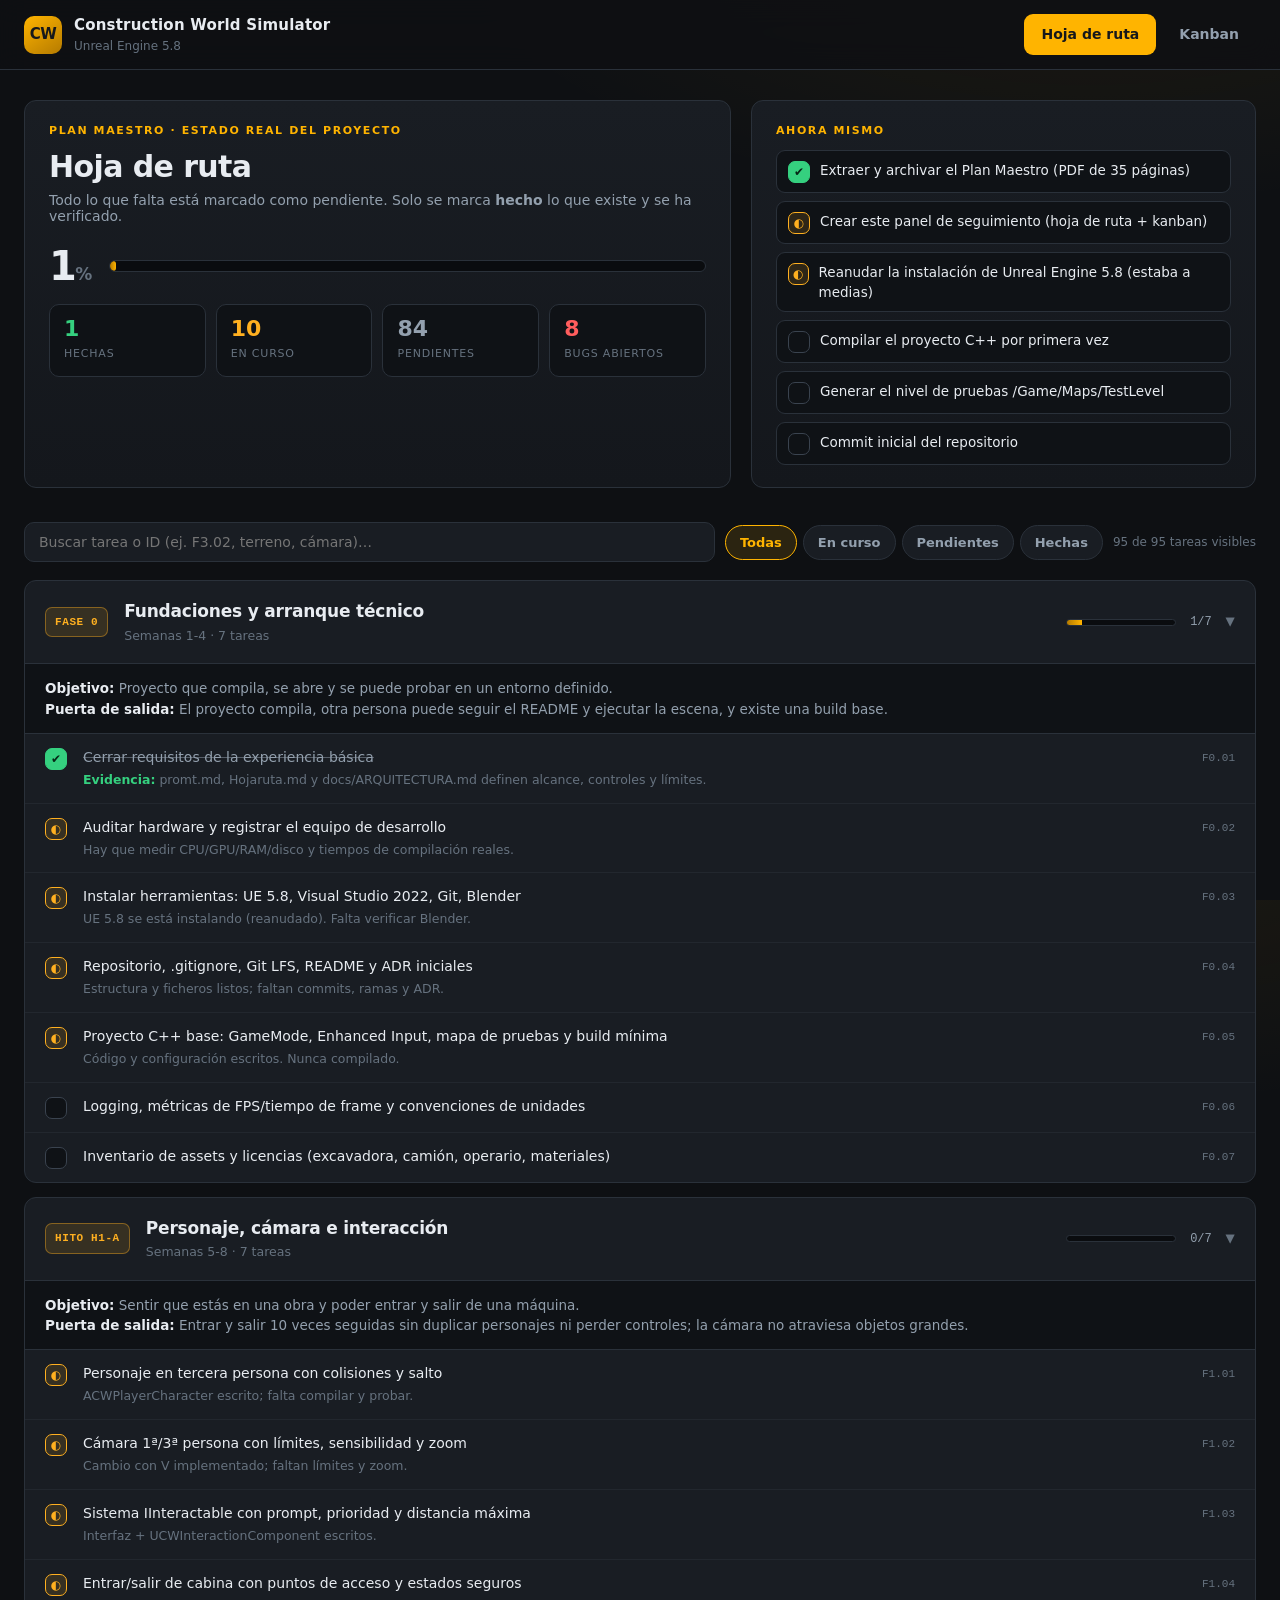
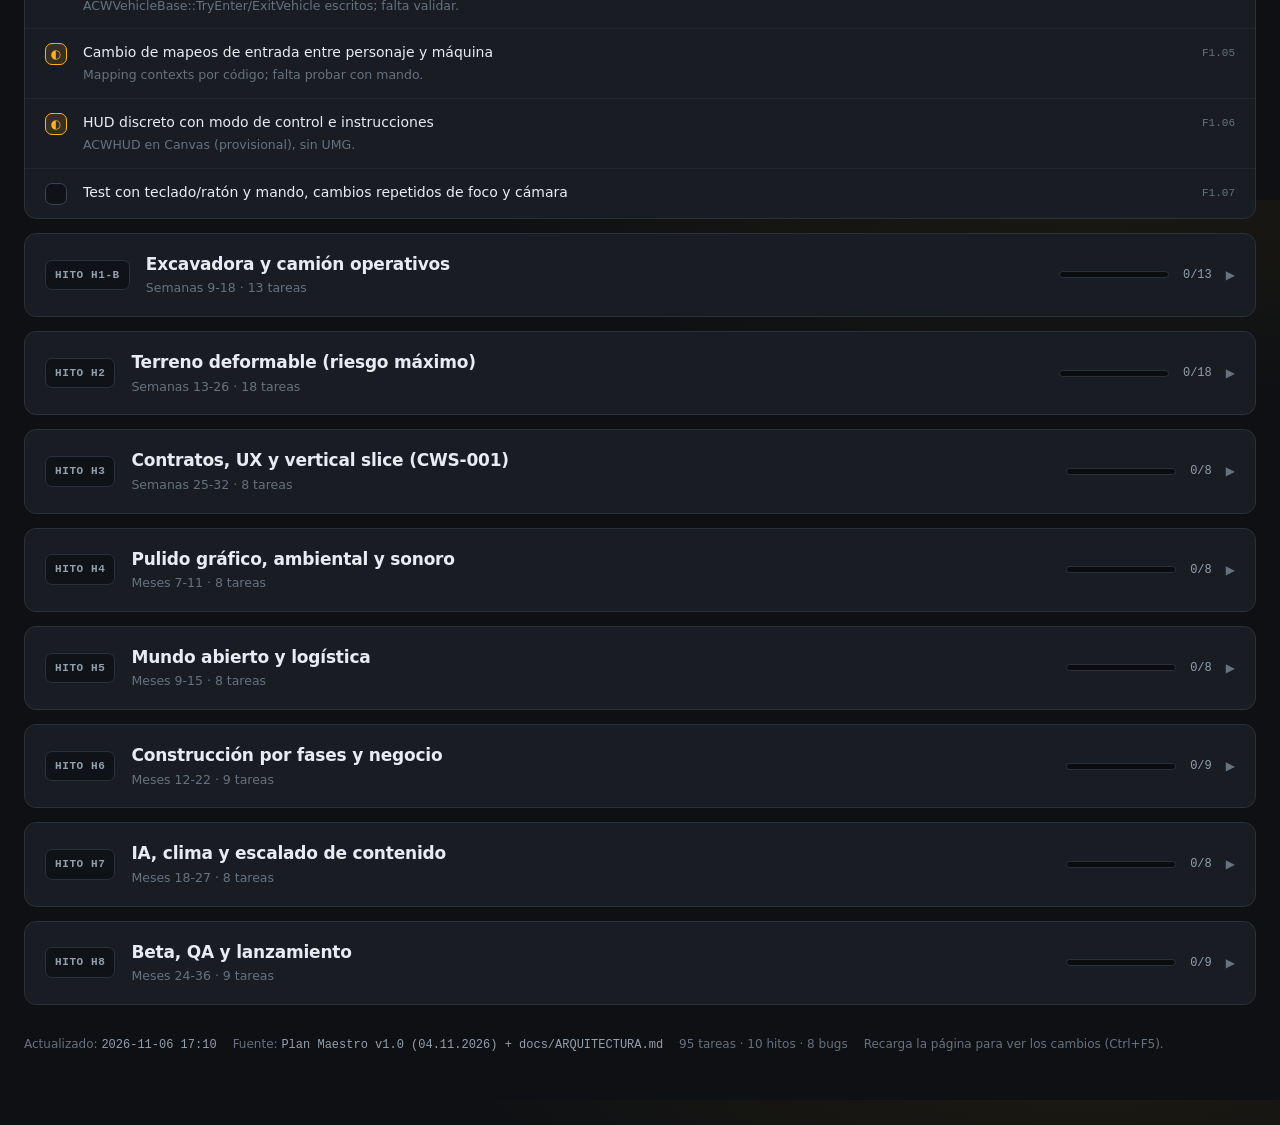
==== web/index.html @ d24acd09 "Checkpoint inicial: proyecto auditado, documentacion y panel de seguimiento" ====
<!DOCTYPE html>
<html lang="es">
<head>
<meta charset="utf-8">
<meta name="viewport" content="width=device-width, initial-scale=1">
<title>Hoja de ruta · Construction World</title>
<link rel="stylesheet" href="assets/style.css">
<link rel="icon" href="data:image/svg+xml,%3Csvg xmlns='http://www.w3.org/2000/svg' viewBox='0 0 100 100'%3E%3Crect width='100' height='100' rx='22' fill='%23ffb400'/%3E%3Ctext x='50' y='68' font-size='52' font-family='Arial' font-weight='bold' text-anchor='middle' fill='%2316181b'%3ECW%3C/text%3E%3C/svg%3E">
</head>
<body>

<header class="topbar">
  <div class="topbar-inner">
    <div class="brand">
      <div class="brand-mark">CW</div>
      <div class="brand-text">
        <strong id="brandName">Construction World</strong>
        <span id="brandEngine">Unreal Engine 5.8</span>
      </div>
    </div>
    <nav class="nav">
      <a href="index.html" class="active">Hoja de ruta</a>
      <a href="kanban.html">Kanban</a>
    </nav>
  </div>
</header>

<main class="wrap">

  <section class="hero">
    <div class="panel">
      <p class="eyebrow">Plan maestro · Estado real del proyecto</p>
      <h1>Hoja de ruta
        <small>Todo lo que falta está marcado como pendiente. Solo se marca <b>hecho</b> lo que existe y se ha verificado.</small>
      </h1>
      <div class="big-progress">
        <div class="pct" id="globalPct">0<span>%</span></div>
        <div class="bar"><i id="globalBar" style="width:0%"></i></div>
      </div>
      <div class="stats">
        <div class="stat done"><b id="statDone">0</b><span>Hechas</span></div>
        <div class="stat doing"><b id="statDoing">0</b><span>En curso</span></div>
        <div class="stat todo"><b id="statTodo">0</b><span>Pendientes</span></div>
        <div class="stat bug"><b id="statBugs">0</b><span>Bugs abiertos</span></div>
      </div>
    </div>

    <aside class="panel">
      <p class="eyebrow">Ahora mismo</p>
      <ul class="now-list" id="nowList"></ul>
    </aside>
  </section>

  <div class="controls">
    <input class="search" id="search" type="search" placeholder="Buscar tarea o ID (ej. F3.02, terreno, cámara)…" autocomplete="off">
    <div class="chips" id="chips">
      <button class="chip active" data-filter="all">Todas</button>
      <button class="chip" data-filter="doing">En curso</button>
      <button class="chip" data-filter="todo">Pendientes</button>
      <button class="chip" data-filter="done">Hechas</button>
    </div>
    <span class="meta-note" id="metaNote"></span>
  </div>

  <div id="phases"></div>

  <div class="foot">
    <span>Actualizado: <code id="updated"></code></span>
    <span>Fuente: <code id="source"></code></span>
    <span id="footCounts"></span>
    <span>Recarga la página para ver los cambios (Ctrl+F5).</span>
  </div>

</main>

<script src="assets/data.js"></script>
<script src="assets/app.js"></script>
</body>
</html>
---- web/assets/style.css ----
:root {
  --bg: #0e1013;
  --bg-2: #14171c;
  --panel: #191d23;
  --panel-2: #1f242b;
  --line: #2a313a;
  --text: #e8ecf1;
  --muted: #93a0ae;
  --dim: #66727f;
  --yellow: #ffb400;
  --yellow-soft: rgba(255, 180, 0, .12);
  --green: #35d07f;
  --green-soft: rgba(53, 208, 127, .12);
  --amber: #ffb020;
  --amber-soft: rgba(255, 176, 32, .13);
  --red: #ff5d5d;
  --red-soft: rgba(255, 93, 93, .12);
  --blue: #59a6ff;
  --blue-soft: rgba(89, 166, 255, .12);
  --radius: 12px;
  --mono: "Cascadia Code", "Consolas", ui-monospace, monospace;
  --sans: "Segoe UI", Roboto, system-ui, -apple-system, sans-serif;
}

* { box-sizing: border-box; }

html, body { height: 100%; }

body {
  margin: 0;
  background:
    radial-gradient(1100px 500px at 85% -10%, rgba(255, 180, 0, .07), transparent 60%),
    var(--bg);
  color: var(--text);
  font-family: var(--sans);
  font-size: 15px;
  line-height: 1.5;
  -webkit-font-smoothing: antialiased;
}

a { color: var(--yellow); text-decoration: none; }
a:hover { text-decoration: underline; }

.wrap { max-width: 1280px; margin: 0 auto; padding: 0 24px 72px; }

/* ---------- Header ---------- */
.topbar {
  position: sticky;
  top: 0;
  z-index: 40;
  backdrop-filter: blur(14px);
  background: rgba(14, 16, 19, .86);
  border-bottom: 1px solid var(--line);
}
.topbar-inner {
  max-width: 1280px;
  margin: 0 auto;
  padding: 14px 24px;
  display: flex;
  align-items: center;
  gap: 20px;
}
.brand { display: flex; align-items: center; gap: 12px; min-width: 0; }
.brand-mark {
  width: 38px; height: 38px; flex: 0 0 38px;
  border-radius: 10px;
  background: linear-gradient(145deg, var(--yellow), #b57b00);
  color: #16181b;
  display: grid; place-items: center;
  font-weight: 800; font-size: 15px; letter-spacing: -.5px;
}
.brand-text { min-width: 0; }
.brand-text strong { display: block; font-size: 15px; letter-spacing: .2px; }
.brand-text span { display: block; color: var(--dim); font-size: 12px; }

.nav { display: flex; gap: 6px; margin-left: auto; }
.nav a {
  padding: 9px 16px;
  border-radius: 9px;
  color: var(--muted);
  font-weight: 600;
  font-size: 14px;
  border: 1px solid transparent;
  white-space: nowrap;
}
.nav a:hover { color: var(--text); background: var(--panel); text-decoration: none; }
.nav a.active { color: #16181b; background: var(--yellow); }

/* ---------- Hero ---------- */
.hero {
  display: grid;
  grid-template-columns: 1.4fr 1fr;
  gap: 20px;
  padding: 30px 0 8px;
}
.panel {
  background: linear-gradient(180deg, var(--panel), var(--bg-2));
  border: 1px solid var(--line);
  border-radius: var(--radius);
  padding: 22px 24px;
}
.eyebrow {
  color: var(--yellow);
  font-size: 11px;
  font-weight: 700;
  letter-spacing: 1.6px;
  text-transform: uppercase;
  margin: 0 0 10px;
}
h1 { font-size: 30px; line-height: 1.15; margin: 0 0 10px; letter-spacing: -.6px; }
h1 small { display: block; font-size: 14px; color: var(--muted); font-weight: 400; letter-spacing: 0; margin-top: 8px; }
.lede { color: var(--muted); margin: 0; max-width: 62ch; }

.big-progress { display: flex; align-items: center; gap: 18px; margin: 22px 0 6px; }
.big-progress .pct { font-size: 40px; font-weight: 800; letter-spacing: -1.5px; line-height: 1; }
.big-progress .pct span { font-size: 17px; color: var(--dim); font-weight: 600; }
.bar { flex: 1; height: 12px; border-radius: 999px; background: #0a0c0f; border: 1px solid var(--line); overflow: hidden; }
.bar > i { display: block; height: 100%; border-radius: 999px; background: linear-gradient(90deg, #b57b00, var(--yellow)); transition: width .6s ease; }

.stats { display: grid; grid-template-columns: repeat(4, 1fr); gap: 10px; margin-top: 18px; }
.stat { background: #0f1216; border: 1px solid var(--line); border-radius: 10px; padding: 12px 14px; }
.stat b { display: block; font-size: 22px; line-height: 1.1; }
.stat span { font-size: 11px; text-transform: uppercase; letter-spacing: .8px; color: var(--dim); }
.stat.done b { color: var(--green); }
.stat.doing b { color: var(--amber); }
.stat.todo b { color: var(--muted); }
.stat.bug b { color: var(--red); }

/* ---------- Now list ---------- */
.now-list { list-style: none; margin: 8px 0 0; padding: 0; display: grid; gap: 8px; }
.now-list li {
  display: flex; gap: 10px; align-items: flex-start;
  padding: 9px 11px; border-radius: 9px; background: #0f1216;
  border: 1px solid var(--line); font-size: 13.5px;
}

/* ---------- Controls ---------- */
.controls {
  display: flex; flex-wrap: wrap; gap: 10px; align-items: center;
  margin: 26px 0 18px;
}
.search {
  flex: 1 1 260px; min-width: 200px;
  background: var(--panel); border: 1px solid var(--line); color: var(--text);
  border-radius: 10px; padding: 11px 14px; font-size: 14px; font-family: inherit;
  outline: none;
}
.search:focus { border-color: var(--yellow); box-shadow: 0 0 0 3px var(--yellow-soft); }
.chips { display: flex; gap: 6px; flex-wrap: wrap; }
.chip {
  background: var(--panel); border: 1px solid var(--line); color: var(--muted);
  padding: 9px 14px; border-radius: 999px; font-size: 13px; font-weight: 600;
  cursor: pointer; font-family: inherit;
}
.chip:hover { color: var(--text); border-color: #3a434f; }
.chip.active { background: var(--yellow-soft); border-color: var(--yellow); color: var(--yellow); }
.meta-note { color: var(--dim); font-size: 12px; margin-left: auto; }

/* ---------- Phases ---------- */
.phase {
  border: 1px solid var(--line);
  border-radius: var(--radius);
  background: var(--panel);
  margin-bottom: 14px;
  overflow: hidden;
}
.phase-head {
  display: grid;
  grid-template-columns: auto 1fr auto;
  gap: 16px;
  align-items: center;
  padding: 18px 20px;
  cursor: pointer;
  user-select: none;
}
.phase-head:hover { background: var(--panel-2); }
.phase-badge {
  font-family: var(--mono); font-size: 11px; font-weight: 700;
  letter-spacing: .6px; text-transform: uppercase;
  padding: 6px 9px; border-radius: 7px;
  background: #0f1216; border: 1px solid var(--line); color: var(--muted);
  white-space: nowrap;
}
.phase.doing .phase-badge { color: var(--amber); border-color: rgba(255,176,32,.4); background: var(--amber-soft); }
.phase.done .phase-badge { color: var(--green); border-color: rgba(53,208,127,.4); background: var(--green-soft); }
.phase-title { font-size: 17px; font-weight: 700; letter-spacing: -.2px; }
.phase-sub { color: var(--dim); font-size: 12.5px; margin-top: 2px; }
.phase-right { display: flex; align-items: center; gap: 14px; }
.phase-right .mini-bar { width: 110px; height: 7px; border-radius: 999px; background: #0a0c0f; border: 1px solid var(--line); overflow: hidden; }
.phase-right .mini-bar > i { display: block; height: 100%; background: linear-gradient(90deg, #b57b00, var(--yellow)); }
.phase-right .count { font-family: var(--mono); font-size: 12px; color: var(--muted); white-space: nowrap; }
.caret { color: var(--dim); transition: transform .18s ease; font-size: 12px; }
.phase.open .caret { transform: rotate(90deg); }

.phase-body { display: none; border-top: 1px solid var(--line); }
.phase.open .phase-body { display: block; }
.phase-goal { padding: 14px 20px; color: var(--muted); font-size: 13.5px; background: #0f1216; border-bottom: 1px solid var(--line); }
.phase-goal b { color: var(--text); }

.task {
  display: grid;
  grid-template-columns: 26px 1fr auto;
  gap: 12px;
  align-items: start;
  padding: 13px 20px;
  border-bottom: 1px solid #22272e;
}
.task:last-child { border-bottom: none; }
.task:hover { background: #1b2027; }
.tick {
  width: 22px; height: 22px; border-radius: 7px;
  border: 1.5px solid #3a434f; background: #0f1216;
  display: grid; place-items: center; font-size: 12px; color: transparent;
  margin-top: 1px;
}
.task.done .tick { background: var(--green); border-color: var(--green); color: #062515; }
.task.doing .tick { border-color: var(--amber); color: var(--amber); background: var(--amber-soft); }
.task-title { font-size: 14px; }
.task.done .task-title { color: var(--muted); }
.task.done .task-title s { text-decoration-color: rgba(147,160,174,.5); }
.task-note { color: var(--dim); font-size: 12.5px; margin-top: 3px; }
.task-note b { color: var(--green); font-weight: 600; }
.task-id { font-family: var(--mono); font-size: 11px; color: var(--dim); white-space: nowrap; padding-top: 3px; }

.pill {
  display: inline-flex; align-items: center; gap: 6px;
  font-size: 11px; font-weight: 700; letter-spacing: .6px; text-transform: uppercase;
  padding: 4px 9px; border-radius: 999px; white-space: nowrap;
}
.pill::before { content: ""; width: 6px; height: 6px; border-radius: 50%; background: currentColor; }
.pill.done { color: var(--green); background: var(--green-soft); }
.pill.doing { color: var(--amber); background: var(--amber-soft); }
.pill.todo { color: var(--muted); background: rgba(147,160,174,.1); }
.pill.blocked { color: var(--red); background: var(--red-soft); }

.empty { padding: 34px 20px; text-align: center; color: var(--dim); }

/* ---------- Kanban ---------- */
.board {
  display: grid;
  grid-template-columns: repeat(4, minmax(0, 1fr));
  gap: 14px;
  align-items: start;
  margin-top: 8px;
}
.col {
  background: var(--bg-2);
  border: 1px solid var(--line);
  border-radius: var(--radius);
  min-height: 220px;
  display: flex; flex-direction: column;
}
.col-head {
  display: flex; align-items: center; gap: 9px;
  padding: 13px 15px;
  border-bottom: 1px solid var(--line);
  position: sticky; top: 67px; z-index: 5;
  background: rgba(20, 23, 28, .96);
  backdrop-filter: blur(8px);
  border-radius: var(--radius) var(--radius) 0 0;
}
.col-dot { width: 9px; height: 9px; border-radius: 50%; }
.col-title { font-size: 12px; font-weight: 800; letter-spacing: 1px; text-transform: uppercase; }
.col-count { margin-left: auto; font-family: var(--mono); font-size: 11px; color: var(--dim); background: #0f1216; border: 1px solid var(--line); padding: 2px 7px; border-radius: 999px; }
.col-body { padding: 10px; display: grid; gap: 9px; max-height: calc(100vh - 190px); overflow-y: auto; }

.col.todo .col-dot { background: #7f8b99; }
.col.doing .col-dot { background: var(--amber); }
.col.done .col-dot { background: var(--green); }
.col.bugs .col-dot { background: var(--red); }
.col.bugs { border-color: rgba(255,93,93,.3); }
.col.bugs .col-head { background: rgba(40, 22, 24, .92); }

.card {
  background: var(--panel);
  border: 1px solid var(--line);
  border-left: 3px solid #3a434f;
  border-radius: 9px;
  padding: 11px 12px;
  font-size: 13px;
  transition: border-color .15s ease, transform .15s ease;
}
.card:hover { border-color: #414b57; transform: translateY(-1px); }
.card .card-id { font-family: var(--mono); font-size: 10.5px; color: var(--dim); display: block; margin-bottom: 5px; }
.card .card-title { line-height: 1.35; }
.card .card-sub { color: var(--dim); font-size: 11.5px; margin-top: 6px; }
.card .card-note { color: var(--muted); font-size: 11.5px; margin-top: 7px; padding-top: 7px; border-top: 1px dashed #262c34; }

.card.todo { border-left-color: #6d7885; }
.card.doing { border-left-color: var(--amber); background: linear-gradient(180deg, rgba(255,176,32,.05), var(--panel)); }
.card.done { border-left-color: var(--green); opacity: .82; }
.card.done .card-title { color: var(--muted); }

.card.bug { border-left-color: var(--red); background: linear-gradient(180deg, rgba(255,93,93,.06), var(--panel)); }
.sev {
  display: inline-block; font-size: 10px; font-weight: 800; letter-spacing: .7px;
  text-transform: uppercase; padding: 3px 7px; border-radius: 5px; margin-top: 8px;
}
.sev.critico { color: var(--red); background: var(--red-soft); }
.sev.alto { color: #ff9d5c; background: rgba(255,157,92,.12); }
.sev.medio { color: var(--amber); background: var(--amber-soft); }
.sev.bajo { color: var(--muted); background: rgba(147,160,174,.1); }
.bug-status { float: right; font-size: 10.5px; color: var(--dim); margin-top: 8px; }

.board-tools { display: flex; gap: 10px; align-items: center; flex-wrap: wrap; margin: 22px 0 4px; }
select.select {
  background: var(--panel); border: 1px solid var(--line); color: var(--text);
  border-radius: 10px; padding: 10px 12px; font-size: 13.5px; font-family: inherit; outline: none;
}
select.select:focus { border-color: var(--yellow); }

/* ---------- Footer ---------- */
.foot { margin-top: 30px; color: var(--dim); font-size: 12px; display: flex; gap: 16px; flex-wrap: wrap; }
.foot code { font-family: var(--mono); color: var(--muted); }

@media (max-width: 980px) {
  .hero { grid-template-columns: 1fr; }
  .board { grid-template-columns: 1fr 1fr; }
  .col-head { position: static; }
  .nav a { padding: 8px 12px; font-size: 13px; }
}
@media (max-width: 640px) {
  .wrap { padding: 0 14px 60px; }
  .topbar-inner { padding: 12px 14px; flex-wrap: wrap; }
  .nav { width: 100%; margin-left: 0; }
  .nav a { flex: 1; text-align: center; }
  h1 { font-size: 24px; }
  .stats { grid-template-columns: 1fr 1fr; }
  .board { grid-template-columns: 1fr; }
  .phase-head { grid-template-columns: 1fr; gap: 8px; }
  .phase-right { justify-content: space-between; }
  .task { grid-template-columns: 24px 1fr; }
  .task-id { display: none; }
}
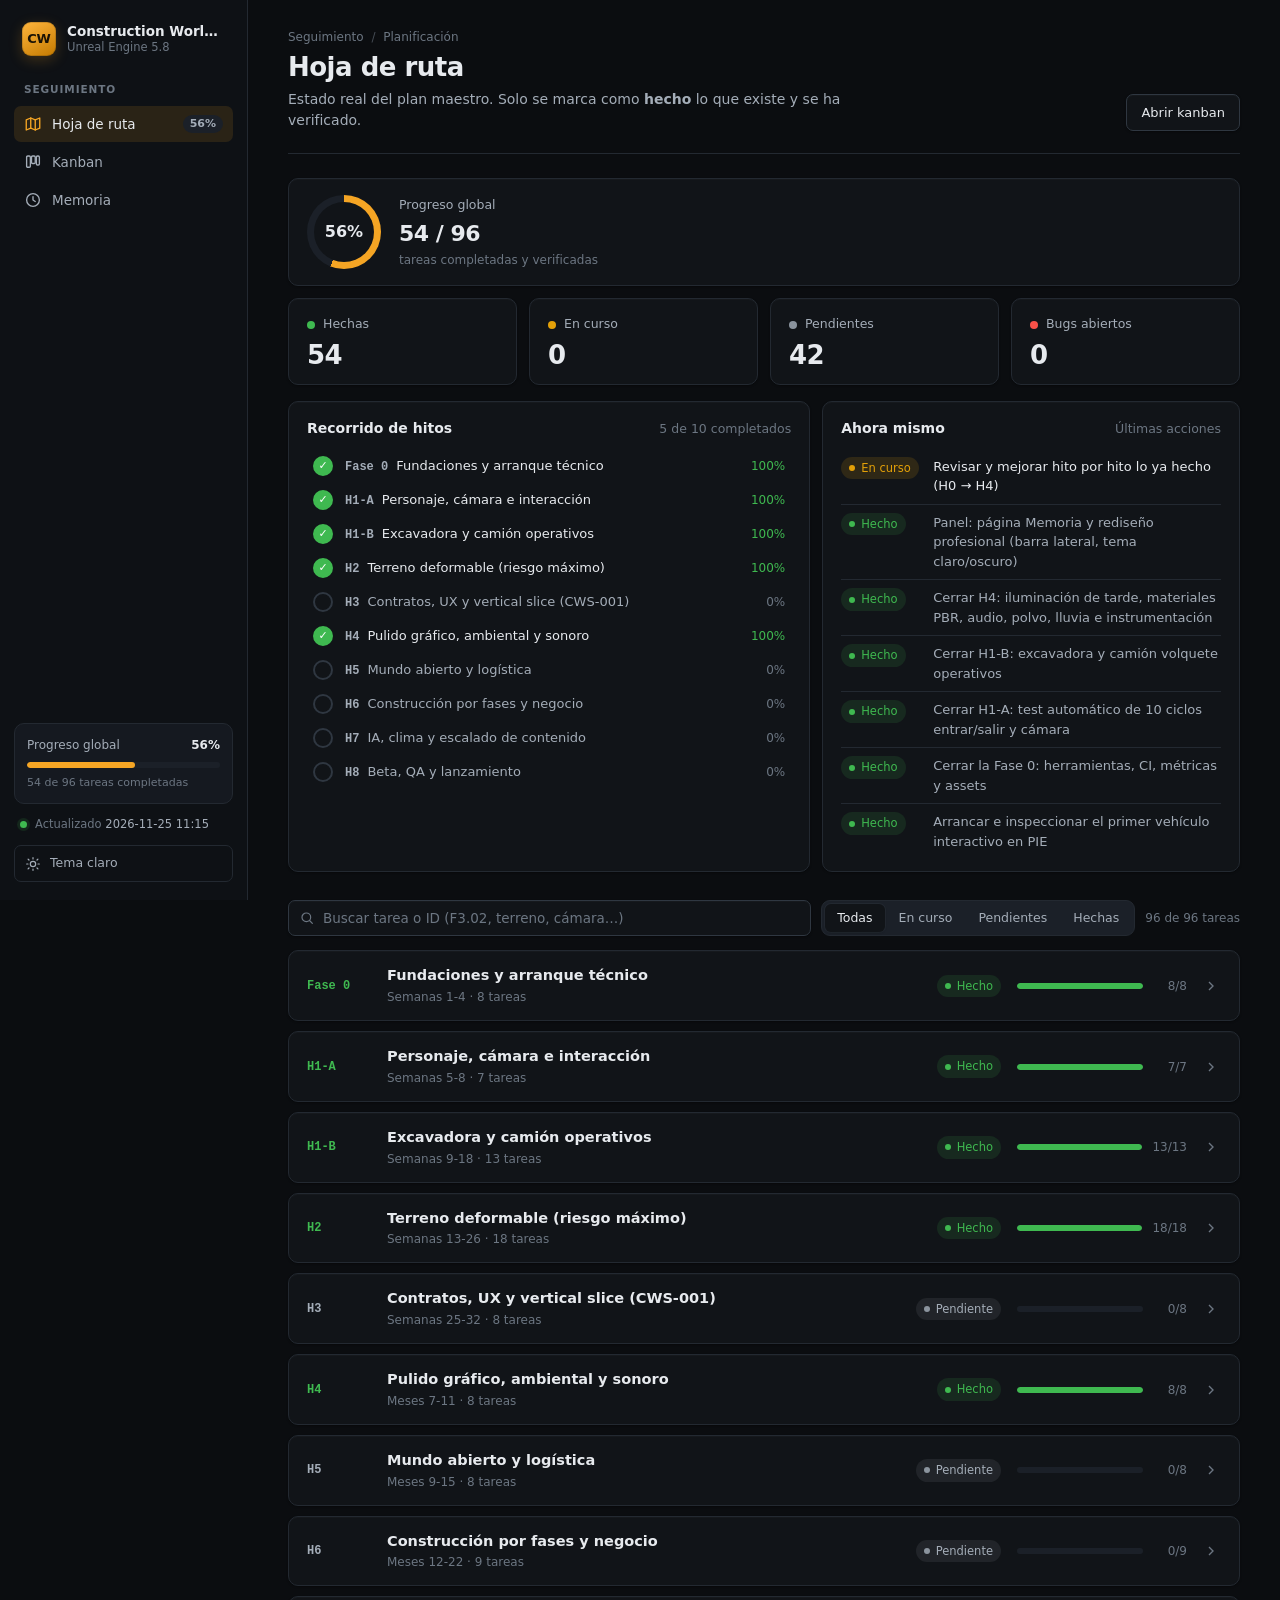
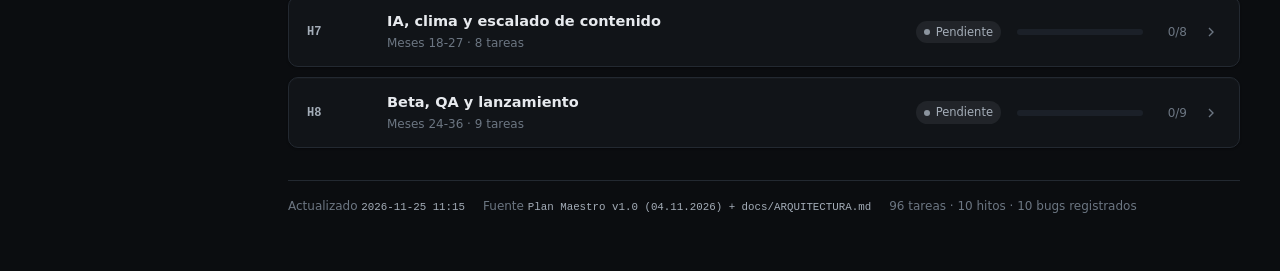
==== commit 4904f2e2: "F0.08: panel con pagina Memoria y rediseno profesional (barra lateral, tema claro/oscuro) - memoria." ====
--- a/web/index.html
+++ b/web/index.html
@@ -1,79 +1,85 @@
 <!DOCTYPE html>
-<html lang="es">
+<html lang="es" data-theme="dark">
 <head>
 <meta charset="utf-8">
 <meta name="viewport" content="width=device-width, initial-scale=1">
 <title>Hoja de ruta · Construction World</title>
+<script>try{document.documentElement.dataset.theme=localStorage.getItem("cw-theme")||"dark"}catch(e){}</script>
 <link rel="stylesheet" href="assets/style.css">
-<link rel="icon" href="data:image/svg+xml,%3Csvg xmlns='http://www.w3.org/2000/svg' viewBox='0 0 100 100'%3E%3Crect width='100' height='100' rx='22' fill='%23ffb400'/%3E%3Ctext x='50' y='68' font-size='52' font-family='Arial' font-weight='bold' text-anchor='middle' fill='%2316181b'%3ECW%3C/text%3E%3C/svg%3E">
+<link rel="icon" href="data:image/svg+xml,%3Csvg xmlns='http://www.w3.org/2000/svg' viewBox='0 0 100 100'%3E%3Crect width='100' height='100' rx='22' fill='%23f5a524'/%3E%3Ctext x='50' y='66' font-size='46' font-family='Arial' font-weight='bold' text-anchor='middle' fill='%231a1205'%3ECW%3C/text%3E%3C/svg%3E">
 </head>
-<body>
+<body data-page="roadmap">
+<div class="app">
+  <aside class="sidebar" id="sidebar"></aside>
 
-<header class="topbar">
-  <div class="topbar-inner">
-    <div class="brand">
-      <div class="brand-mark">CW</div>
-      <div class="brand-text">
-        <strong id="brandName">Construction World</strong>
-        <span id="brandEngine">Unreal Engine 5.8</span>
+  <main class="main">
+    <header class="pagehead">
+      <div>
+        <p class="crumbs">Seguimiento <span>/</span> Planificación</p>
+        <h1>Hoja de ruta</h1>
+        <p class="sub">Estado real del plan maestro. Solo se marca como <b>hecho</b> lo que existe y se ha verificado.</p>
       </div>
-    </div>
-    <nav class="nav">
-      <a href="index.html" class="active">Hoja de ruta</a>
-      <a href="kanban.html">Kanban</a>
-    </nav>
-  </div>
-</header>
+      <div class="pagehead-actions">
+        <a class="btn" href="kanban.html">Abrir kanban</a>
+      </div>
+    </header>
 
-<main class="wrap">
+    <section class="kpis">
+      <article class="kpi kpi-hero">
+        <div class="ring" id="globalRing" style="--p:0"><span id="globalPct">0%</span></div>
+        <div>
+          <p class="kpi-label">Progreso global</p>
+          <p class="kpi-value" id="globalCount">0 / 0</p>
+          <p class="kpi-hint">tareas completadas y verificadas</p>
+        </div>
+      </article>
+      <article class="kpi"><p class="kpi-label"><i class="dot ok"></i>Hechas</p><p class="kpi-value" id="statDone">0</p></article>
+      <article class="kpi"><p class="kpi-label"><i class="dot warn"></i>En curso</p><p class="kpi-value" id="statDoing">0</p></article>
+      <article class="kpi"><p class="kpi-label"><i class="dot idle"></i>Pendientes</p><p class="kpi-value" id="statTodo">0</p></article>
+      <article class="kpi"><p class="kpi-label"><i class="dot bad"></i>Bugs abiertos</p><p class="kpi-value" id="statBugs">0</p></article>
+    </section>
 
-  <section class="hero">
-    <div class="panel">
-      <p class="eyebrow">Plan maestro · Estado real del proyecto</p>
-      <h1>Hoja de ruta
-        <small>Todo lo que falta está marcado como pendiente. Solo se marca <b>hecho</b> lo que existe y se ha verificado.</small>
-      </h1>
-      <div class="big-progress">
-        <div class="pct" id="globalPct">0<span>%</span></div>
-        <div class="bar"><i id="globalBar" style="width:0%"></i></div>
+    <section class="grid-2">
+      <article class="card-panel">
+        <header class="card-panel-head">
+          <h2>Recorrido de hitos</h2>
+          <span class="muted" id="phaseSummary"></span>
+        </header>
+        <ol class="stepper" id="stepper"></ol>
+      </article>
+
+      <article class="card-panel">
+        <header class="card-panel-head">
+          <h2>Ahora mismo</h2>
+          <span class="muted">Últimas acciones</span>
+        </header>
+        <ul class="now-list" id="nowList"></ul>
+      </article>
+    </section>
+
+    <div class="toolbar">
+      <label class="field-search"><input class="search" id="search" type="search" placeholder="Buscar tarea o ID (F3.02, terreno, cámara…)" autocomplete="off"></label>
+      <div class="segmented" id="chips" role="tablist" aria-label="Filtrar por estado">
+        <button class="chip active" data-filter="all">Todas</button>
+        <button class="chip" data-filter="doing">En curso</button>
+        <button class="chip" data-filter="todo">Pendientes</button>
+        <button class="chip" data-filter="done">Hechas</button>
       </div>
-      <div class="stats">
-        <div class="stat done"><b id="statDone">0</b><span>Hechas</span></div>
-        <div class="stat doing"><b id="statDoing">0</b><span>En curso</span></div>
-        <div class="stat todo"><b id="statTodo">0</b><span>Pendientes</span></div>
-        <div class="stat bug"><b id="statBugs">0</b><span>Bugs abiertos</span></div>
-      </div>
+      <span class="meta-note" id="metaNote"></span>
     </div>
 
-    <aside class="panel">
-      <p class="eyebrow">Ahora mismo</p>
-      <ul class="now-list" id="nowList"></ul>
-    </aside>
-  </section>
+    <div id="phases"></div>
 
-  <div class="controls">
-    <input class="search" id="search" type="search" placeholder="Buscar tarea o ID (ej. F3.02, terreno, cámara)…" autocomplete="off">
-    <div class="chips" id="chips">
-      <button class="chip active" data-filter="all">Todas</button>
-      <button class="chip" data-filter="doing">En curso</button>
-      <button class="chip" data-filter="todo">Pendientes</button>
-      <button class="chip" data-filter="done">Hechas</button>
-    </div>
-    <span class="meta-note" id="metaNote"></span>
-  </div>
-
-  <div id="phases"></div>
-
-  <div class="foot">
-    <span>Actualizado: <code id="updated"></code></span>
-    <span>Fuente: <code id="source"></code></span>
-    <span id="footCounts"></span>
-    <span>Recarga la página para ver los cambios (Ctrl+F5).</span>
-  </div>
-
-</main>
+    <footer class="foot">
+      <span>Actualizado <code id="updated"></code></span>
+      <span>Fuente <code id="source"></code></span>
+      <span id="footCounts"></span>
+    </footer>
+  </main>
+</div>
 
 <script src="assets/data.js"></script>
+<script src="assets/shell.js"></script>
 <script src="assets/app.js"></script>
 </body>
 </html>
--- a/web/assets/style.css
+++ b/web/assets/style.css
@@ -1,334 +1,500 @@
+/* =========================================================================
+   Construction World · Panel de seguimiento
+   Tema oscuro por defecto; [data-theme="light"] en <html> activa el claro.
+   ========================================================================= */
+
+:root,
+[data-theme="dark"] {
+  --bg: #0b0d10;
+  --surface: #111418;
+  --surface-2: #151920;
+  --surface-3: #1b2028;
+  --border: #232931;
+  --border-strong: #2f3741;
+  --text: #e7eaee;
+  --text-2: #a4adb8;
+  --text-3: #6c7682;
+  --accent: #f5a524;
+  --accent-strong: #ffb53d;
+  --accent-fg: #1a1205;
+  --accent-soft: rgba(245, 165, 36, .12);
+  --ok: #3fb950;
+  --ok-soft: rgba(63, 185, 80, .13);
+  --warn: #e3a008;
+  --warn-soft: rgba(227, 160, 8, .14);
+  --bad: #f85149;
+  --bad-soft: rgba(248, 81, 73, .13);
+  --info: #58a6ff;
+  --info-soft: rgba(88, 166, 255, .13);
+  --idle: #8b949e;
+  --idle-soft: rgba(139, 148, 158, .13);
+  --shadow: 0 1px 0 rgba(255, 255, 255, .02) inset, 0 1px 2px rgba(0, 0, 0, .35);
+  --shadow-lg: 0 24px 64px rgba(0, 0, 0, .55);
+  --sidebar-bg: #0e1115;
+  color-scheme: dark;
+}
+
+[data-theme="light"] {
+  --bg: #f5f6f8;
+  --surface: #ffffff;
+  --surface-2: #fafbfc;
+  --surface-3: #f0f2f5;
+  --border: #e3e6ea;
+  --border-strong: #d2d7dd;
+  --text: #121821;
+  --text-2: #4d5866;
+  --text-3: #8892a0;
+  --accent: #d98a00;
+  --accent-strong: #c27a00;
+  --accent-fg: #ffffff;
+  --accent-soft: rgba(217, 138, 0, .11);
+  --ok: #1a7f37;
+  --ok-soft: rgba(26, 127, 55, .1);
+  --warn: #9a6700;
+  --warn-soft: rgba(191, 135, 0, .13);
+  --bad: #cf222e;
+  --bad-soft: rgba(207, 34, 46, .09);
+  --info: #0969da;
+  --info-soft: rgba(9, 105, 218, .09);
+  --idle: #6e7781;
+  --idle-soft: rgba(110, 119, 129, .11);
+  --shadow: 0 1px 2px rgba(16, 24, 40, .05);
+  --shadow-lg: 0 24px 64px rgba(16, 24, 40, .18);
+  --sidebar-bg: #ffffff;
+  color-scheme: light;
+}
+
 :root {
-  --bg: #0e1013;
-  --bg-2: #14171c;
-  --panel: #191d23;
-  --panel-2: #1f242b;
-  --line: #2a313a;
-  --text: #e8ecf1;
-  --muted: #93a0ae;
-  --dim: #66727f;
-  --yellow: #ffb400;
-  --yellow-soft: rgba(255, 180, 0, .12);
-  --green: #35d07f;
-  --green-soft: rgba(53, 208, 127, .12);
-  --amber: #ffb020;
-  --amber-soft: rgba(255, 176, 32, .13);
-  --red: #ff5d5d;
-  --red-soft: rgba(255, 93, 93, .12);
-  --blue: #59a6ff;
-  --blue-soft: rgba(89, 166, 255, .12);
-  --radius: 12px;
-  --mono: "Cascadia Code", "Consolas", ui-monospace, monospace;
-  --sans: "Segoe UI", Roboto, system-ui, -apple-system, sans-serif;
+  --radius: 10px;
+  --radius-sm: 7px;
+  --sidebar-w: 248px;
+  --mono: "Cascadia Code", "JetBrains Mono", Consolas, ui-monospace, monospace;
+  --sans: "Inter", "Segoe UI Variable Text", "Segoe UI", Roboto, system-ui, -apple-system, sans-serif;
 }
 
 * { box-sizing: border-box; }
-
-html, body { height: 100%; }
+html, body { margin: 0; }
 
 body {
-  margin: 0;
-  background:
-    radial-gradient(1100px 500px at 85% -10%, rgba(255, 180, 0, .07), transparent 60%),
-    var(--bg);
+  background: var(--bg);
   color: var(--text);
   font-family: var(--sans);
-  font-size: 15px;
+  font-size: 14px;
   line-height: 1.5;
   -webkit-font-smoothing: antialiased;
-}
-
-a { color: var(--yellow); text-decoration: none; }
+  text-rendering: optimizeLegibility;
+}
+
+a { color: var(--accent); text-decoration: none; }
 a:hover { text-decoration: underline; }
-
-.wrap { max-width: 1280px; margin: 0 auto; padding: 0 24px 72px; }
-
-/* ---------- Header ---------- */
-.topbar {
-  position: sticky;
-  top: 0;
-  z-index: 40;
-  backdrop-filter: blur(14px);
-  background: rgba(14, 16, 19, .86);
-  border-bottom: 1px solid var(--line);
-}
-.topbar-inner {
-  max-width: 1280px;
-  margin: 0 auto;
-  padding: 14px 24px;
-  display: flex;
-  align-items: center;
-  gap: 20px;
-}
-.brand { display: flex; align-items: center; gap: 12px; min-width: 0; }
-.brand-mark {
-  width: 38px; height: 38px; flex: 0 0 38px;
-  border-radius: 10px;
-  background: linear-gradient(145deg, var(--yellow), #b57b00);
-  color: #16181b;
+code { font-family: var(--mono); font-size: .9em; }
+b, strong { font-weight: 600; }
+.muted { color: var(--text-3); font-size: 12.5px; }
+
+::selection { background: var(--accent-soft); }
+
+:focus-visible { outline: 2px solid var(--accent); outline-offset: 2px; }
+
+.ico { width: 18px; height: 18px; flex: none; }
+
+/* ---------- Estructura ---------- */
+.app { display: grid; grid-template-columns: var(--sidebar-w) minmax(0, 1fr); min-height: 100vh; }
+
+.main { padding: 28px 40px 56px; max-width: 1240px; width: 100%; }
+.main-wide { max-width: none; }
+
+/* ---------- Barra lateral ---------- */
+.sidebar {
+  position: sticky; top: 0; height: 100vh;
+  display: flex; flex-direction: column;
+  background: var(--sidebar-bg);
+  border-right: 1px solid var(--border);
+  padding: 18px 14px;
+}
+
+.sb-brand { display: flex; align-items: center; gap: 11px; padding: 4px 8px 18px; color: var(--text); }
+.sb-brand:hover { text-decoration: none; }
+.sb-logo {
+  width: 34px; height: 34px; flex: none; border-radius: 9px;
   display: grid; place-items: center;
-  font-weight: 800; font-size: 15px; letter-spacing: -.5px;
-}
-.brand-text { min-width: 0; }
-.brand-text strong { display: block; font-size: 15px; letter-spacing: .2px; }
-.brand-text span { display: block; color: var(--dim); font-size: 12px; }
-
-.nav { display: flex; gap: 6px; margin-left: auto; }
-.nav a {
-  padding: 9px 16px;
-  border-radius: 9px;
-  color: var(--muted);
-  font-weight: 600;
-  font-size: 14px;
-  border: 1px solid transparent;
-  white-space: nowrap;
-}
-.nav a:hover { color: var(--text); background: var(--panel); text-decoration: none; }
-.nav a.active { color: #16181b; background: var(--yellow); }
-
-/* ---------- Hero ---------- */
-.hero {
-  display: grid;
-  grid-template-columns: 1.4fr 1fr;
-  gap: 20px;
-  padding: 30px 0 8px;
-}
-.panel {
-  background: linear-gradient(180deg, var(--panel), var(--bg-2));
-  border: 1px solid var(--line);
-  border-radius: var(--radius);
-  padding: 22px 24px;
-}
-.eyebrow {
-  color: var(--yellow);
-  font-size: 11px;
-  font-weight: 700;
-  letter-spacing: 1.6px;
-  text-transform: uppercase;
-  margin: 0 0 10px;
-}
-h1 { font-size: 30px; line-height: 1.15; margin: 0 0 10px; letter-spacing: -.6px; }
-h1 small { display: block; font-size: 14px; color: var(--muted); font-weight: 400; letter-spacing: 0; margin-top: 8px; }
-.lede { color: var(--muted); margin: 0; max-width: 62ch; }
-
-.big-progress { display: flex; align-items: center; gap: 18px; margin: 22px 0 6px; }
-.big-progress .pct { font-size: 40px; font-weight: 800; letter-spacing: -1.5px; line-height: 1; }
-.big-progress .pct span { font-size: 17px; color: var(--dim); font-weight: 600; }
-.bar { flex: 1; height: 12px; border-radius: 999px; background: #0a0c0f; border: 1px solid var(--line); overflow: hidden; }
-.bar > i { display: block; height: 100%; border-radius: 999px; background: linear-gradient(90deg, #b57b00, var(--yellow)); transition: width .6s ease; }
-
-.stats { display: grid; grid-template-columns: repeat(4, 1fr); gap: 10px; margin-top: 18px; }
-.stat { background: #0f1216; border: 1px solid var(--line); border-radius: 10px; padding: 12px 14px; }
-.stat b { display: block; font-size: 22px; line-height: 1.1; }
-.stat span { font-size: 11px; text-transform: uppercase; letter-spacing: .8px; color: var(--dim); }
-.stat.done b { color: var(--green); }
-.stat.doing b { color: var(--amber); }
-.stat.todo b { color: var(--muted); }
-.stat.bug b { color: var(--red); }
-
-/* ---------- Now list ---------- */
-.now-list { list-style: none; margin: 8px 0 0; padding: 0; display: grid; gap: 8px; }
+  background: linear-gradient(150deg, var(--accent-strong), #c47a00);
+  color: #1a1205; font-weight: 800; font-size: 13px; letter-spacing: -.3px;
+  box-shadow: 0 0 0 1px rgba(0, 0, 0, .15) inset, 0 4px 14px rgba(245, 165, 36, .22);
+}
+.sb-brand-text { min-width: 0; line-height: 1.25; }
+.sb-brand-text strong { display: block; font-size: 13.5px; white-space: nowrap; overflow: hidden; text-overflow: ellipsis; }
+.sb-brand-text small { display: block; font-size: 11.5px; color: var(--text-3); }
+
+.sb-label { margin: 8px 10px 6px; font-size: 10.5px; font-weight: 600; letter-spacing: .9px; text-transform: uppercase; color: var(--text-3); }
+.sb-nav { display: grid; gap: 2px; }
+.sb-nav a {
+  display: flex; align-items: center; gap: 10px;
+  padding: 8px 10px; border-radius: var(--radius-sm);
+  color: var(--text-2); font-weight: 500; font-size: 13.5px;
+  transition: background .12s ease, color .12s ease;
+}
+.sb-nav a:hover { background: var(--surface-3); color: var(--text); text-decoration: none; }
+.sb-nav a.active { background: var(--accent-soft); color: var(--text); }
+.sb-nav a.active .ico { color: var(--accent); }
+.sb-badge {
+  margin-left: auto; font-style: normal; font-size: 11px; font-weight: 600;
+  padding: 1px 7px; border-radius: 999px; background: var(--surface-3); color: var(--text-2);
+  font-variant-numeric: tabular-nums;
+}
+.sb-badge.warn { background: var(--bad-soft); color: var(--bad); }
+
+.sb-foot { margin-top: auto; display: grid; gap: 12px; }
+.sb-progress { padding: 12px; border: 1px solid var(--border); border-radius: var(--radius); background: var(--surface-2); }
+.sb-progress-top { display: flex; justify-content: space-between; font-size: 12px; color: var(--text-2); margin-bottom: 8px; }
+.sb-progress-top b { color: var(--text); font-variant-numeric: tabular-nums; }
+.sb-progress small { display: block; margin-top: 7px; font-size: 11px; color: var(--text-3); }
+.sb-meta { display: flex; align-items: center; gap: 8px; padding: 0 6px; font-size: 11.5px; color: var(--text-3); }
+.sb-meta time { color: var(--text-2); font-variant-numeric: tabular-nums; }
+.sb-dot { width: 7px; height: 7px; border-radius: 50%; background: var(--ok); box-shadow: 0 0 0 3px var(--ok-soft); flex: none; }
+.sb-theme {
+  display: flex; align-items: center; gap: 9px; width: 100%;
+  padding: 8px 10px; border-radius: var(--radius-sm);
+  border: 1px solid var(--border); background: transparent; color: var(--text-2);
+  font: inherit; font-size: 12.5px; cursor: pointer;
+}
+.sb-theme:hover { background: var(--surface-3); color: var(--text); }
+.sb-theme .ico { width: 16px; height: 16px; }
+
+/* ---------- Medidores ---------- */
+.meter { display: block; height: 6px; border-radius: 999px; background: var(--surface-3); overflow: hidden; }
+.meter > i { display: block; height: 100%; border-radius: inherit; background: var(--accent); transition: width .5s ease; }
+
+/* ---------- Cabecera de pagina ---------- */
+.pagehead {
+  display: flex; align-items: flex-end; justify-content: space-between; gap: 24px; flex-wrap: wrap;
+  padding-bottom: 22px; margin-bottom: 24px; border-bottom: 1px solid var(--border);
+}
+.crumbs { margin: 0 0 6px; font-size: 12px; color: var(--text-3); }
+.crumbs span { margin: 0 4px; opacity: .6; }
+h1 { margin: 0; font-size: 26px; line-height: 1.2; font-weight: 650; letter-spacing: -.5px; }
+.sub { margin: 6px 0 0; color: var(--text-2); max-width: 70ch; }
+.sub code { color: var(--text); background: var(--surface-3); padding: 1px 5px; border-radius: 5px; }
+.pagehead-actions { display: flex; gap: 8px; }
+
+.btn {
+  display: inline-flex; align-items: center; gap: 8px;
+  padding: 8px 14px; border-radius: var(--radius-sm);
+  background: var(--surface); border: 1px solid var(--border-strong); color: var(--text);
+  font-weight: 500; font-size: 13px; box-shadow: var(--shadow);
+}
+.btn:hover { background: var(--surface-3); text-decoration: none; }
+
+.pagehead-stats { display: flex; border: 1px solid var(--border); border-radius: var(--radius); background: var(--surface); box-shadow: var(--shadow); overflow: hidden; }
+.pagehead-stats > div { padding: 9px 16px; min-width: 88px; border-left: 1px solid var(--border); }
+.pagehead-stats > div:first-child { border-left: none; }
+.pagehead-stats b { display: block; font-size: 19px; font-weight: 650; line-height: 1.2; font-variant-numeric: tabular-nums; }
+.pagehead-stats span { font-size: 11px; color: var(--text-3); }
+.pagehead-stats .bad b { color: var(--bad); }
+.pagehead-stats .ok b { color: var(--ok); }
+.pagehead-stats .accent b { color: var(--accent); font-size: 15px; line-height: 1.6; }
+
+/* ---------- Indicadores ---------- */
+.kpis { display: grid; grid-template-columns: 1.7fr repeat(4, 1fr); gap: 12px; margin-bottom: 16px; }
+.kpi {
+  background: var(--surface); border: 1px solid var(--border); border-radius: var(--radius);
+  padding: 16px 18px; box-shadow: var(--shadow);
+}
+.kpi-label { margin: 0; display: flex; align-items: center; gap: 8px; font-size: 12.5px; color: var(--text-2); }
+.kpi-value { margin: 8px 0 0; font-size: 26px; font-weight: 650; letter-spacing: -.5px; line-height: 1; font-variant-numeric: tabular-nums; }
+.kpi-hint { margin: 6px 0 0; font-size: 12px; color: var(--text-3); }
+.kpi-hero { display: flex; align-items: center; gap: 18px; }
+.kpi-hero .kpi-value { font-size: 22px; }
+
+.dot { width: 8px; height: 8px; border-radius: 50%; display: inline-block; flex: none; }
+.dot.ok { background: var(--ok); }
+.dot.warn { background: var(--warn); }
+.dot.idle { background: var(--idle); }
+.dot.bad { background: var(--bad); }
+
+.ring {
+  --p: 0;
+  width: 74px; height: 74px; flex: none; border-radius: 50%;
+  background: conic-gradient(var(--accent) calc(var(--p) * 1%), var(--surface-3) 0);
+  display: grid; place-items: center;
+  position: relative;
+}
+.ring::before { content: ""; position: absolute; inset: 7px; border-radius: 50%; background: var(--surface); }
+.ring span { position: relative; font-size: 16px; font-weight: 700; font-variant-numeric: tabular-nums; }
+
+/* ---------- Paneles ---------- */
+.grid-2 { display: grid; grid-template-columns: 1.25fr 1fr; gap: 12px; margin-bottom: 28px; }
+.card-panel { background: var(--surface); border: 1px solid var(--border); border-radius: var(--radius); box-shadow: var(--shadow); padding: 16px 18px 12px; min-width: 0; }
+.card-panel-head { display: flex; align-items: baseline; justify-content: space-between; gap: 10px; margin-bottom: 10px; }
+.card-panel-head h2 { margin: 0; font-size: 14px; font-weight: 600; }
+
+/* Recorrido de hitos */
+.stepper { list-style: none; margin: 0; padding: 0; display: grid; grid-template-columns: 1fr 1fr; gap: 0 18px; }
+.step a {
+  display: grid; grid-template-columns: 22px 1fr auto; align-items: center; gap: 10px;
+  padding: 7px 6px; border-radius: var(--radius-sm); color: var(--text);
+}
+.step a:hover { background: var(--surface-3); text-decoration: none; }
+.step-node {
+  width: 20px; height: 20px; border-radius: 50%;
+  border: 2px solid var(--border-strong); background: var(--surface);
+  display: grid; place-items: center; font-size: 11px; font-weight: 700;
+}
+.step.done .step-node { background: var(--ok); border-color: var(--ok); color: #fff; }
+.step.doing .step-node { border-color: var(--warn); box-shadow: inset 0 0 0 3px var(--surface), inset 0 0 0 10px var(--warn); }
+.step-text { min-width: 0; display: flex; gap: 8px; align-items: baseline; }
+.step-text b { font-size: 12px; font-family: var(--mono); font-weight: 600; color: var(--text-2); white-space: nowrap; }
+.step-text span { font-size: 13px; white-space: nowrap; overflow: hidden; text-overflow: ellipsis; }
+.step.todo .step-text span { color: var(--text-2); }
+.step-pct { font-size: 12px; color: var(--text-3); font-variant-numeric: tabular-nums; }
+.step.done .step-pct { color: var(--ok); }
+
+/* Ahora mismo */
+.now-list { list-style: none; margin: 0; padding: 0; }
 .now-list li {
-  display: flex; gap: 10px; align-items: flex-start;
-  padding: 9px 11px; border-radius: 9px; background: #0f1216;
-  border: 1px solid var(--line); font-size: 13.5px;
-}
-
-/* ---------- Controls ---------- */
-.controls {
-  display: flex; flex-wrap: wrap; gap: 10px; align-items: center;
-  margin: 26px 0 18px;
-}
-.search {
-  flex: 1 1 260px; min-width: 200px;
-  background: var(--panel); border: 1px solid var(--line); color: var(--text);
-  border-radius: 10px; padding: 11px 14px; font-size: 14px; font-family: inherit;
-  outline: none;
-}
-.search:focus { border-color: var(--yellow); box-shadow: 0 0 0 3px var(--yellow-soft); }
-.chips { display: flex; gap: 6px; flex-wrap: wrap; }
+  display: grid; grid-template-columns: 82px 1fr; gap: 10px; align-items: start;
+  padding: 8px 0; border-top: 1px solid var(--border); font-size: 13px; color: var(--text-2);
+}
+.now-list li:first-child { border-top: none; }
+.now-list li.doing { color: var(--text); }
+.now-list .badge { justify-self: start; }
+
+/* ---------- Etiquetas de estado ---------- */
+.badge {
+  display: inline-flex; align-items: center; gap: 6px;
+  padding: 2px 8px; border-radius: 999px;
+  font-size: 11.5px; font-weight: 500; white-space: nowrap; line-height: 1.6;
+  background: var(--idle-soft); color: var(--text-2);
+}
+.badge::before { content: ""; width: 6px; height: 6px; border-radius: 50%; background: var(--idle); }
+.badge.done { background: var(--ok-soft); color: var(--ok); }
+.badge.done::before { background: var(--ok); }
+.badge.doing { background: var(--warn-soft); color: var(--warn); }
+.badge.doing::before { background: var(--warn); }
+.badge.blocked { background: var(--bad-soft); color: var(--bad); }
+.badge.blocked::before { background: var(--bad); }
+
+.tag {
+  display: inline-block; font-family: var(--mono); font-size: 10.5px; font-weight: 600;
+  padding: 1px 6px; border-radius: 5px; background: var(--surface-3); color: var(--text-2);
+  border: 1px solid var(--border); white-space: nowrap;
+}
+
+/* ---------- Barra de herramientas ---------- */
+.toolbar { display: flex; flex-wrap: wrap; gap: 10px; align-items: center; margin: 0 0 14px; }
+.field-search { position: relative; flex: 1 1 280px; min-width: 200px; display: block; }
+.field-search .ico { position: absolute; left: 11px; top: 50%; transform: translateY(-50%); width: 16px; height: 16px; color: var(--text-3); pointer-events: none; }
+.search, select.select {
+  height: 36px; border-radius: var(--radius-sm);
+  background: var(--surface); border: 1px solid var(--border-strong); color: var(--text);
+  font: inherit; font-size: 13.5px; outline: none; box-shadow: var(--shadow);
+  transition: border-color .12s ease, box-shadow .12s ease;
+}
+.search { width: 100%; padding: 0 12px 0 34px; }
+.search::placeholder { color: var(--text-3); }
+select.select { padding: 0 30px 0 11px; appearance: none; cursor: pointer;
+  background-image: linear-gradient(45deg, transparent 50%, var(--text-3) 50%), linear-gradient(135deg, var(--text-3) 50%, transparent 50%);
+  background-position: calc(100% - 15px) 15px, calc(100% - 10px) 15px; background-size: 5px 5px; background-repeat: no-repeat; }
+.search:focus, select.select:focus { border-color: var(--accent); box-shadow: 0 0 0 3px var(--accent-soft); }
+
+.segmented { display: inline-flex; padding: 3px; gap: 2px; border-radius: 9px; background: var(--surface-3); border: 1px solid var(--border); }
 .chip {
-  background: var(--panel); border: 1px solid var(--line); color: var(--muted);
-  padding: 9px 14px; border-radius: 999px; font-size: 13px; font-weight: 600;
-  cursor: pointer; font-family: inherit;
-}
-.chip:hover { color: var(--text); border-color: #3a434f; }
-.chip.active { background: var(--yellow-soft); border-color: var(--yellow); color: var(--yellow); }
-.meta-note { color: var(--dim); font-size: 12px; margin-left: auto; }
-
-/* ---------- Phases ---------- */
+  height: 28px; padding: 0 12px; border-radius: 6px; border: 0;
+  background: transparent; color: var(--text-2); font: inherit; font-size: 12.5px; font-weight: 500; cursor: pointer;
+}
+.chip:hover { color: var(--text); }
+.chip.active { background: var(--surface); color: var(--text); box-shadow: 0 1px 2px rgba(0, 0, 0, .2), 0 0 0 1px var(--border); }
+.meta-note { margin-left: auto; color: var(--text-3); font-size: 12px; font-variant-numeric: tabular-nums; }
+
+/* ---------- Hitos ---------- */
 .phase {
-  border: 1px solid var(--line);
-  border-radius: var(--radius);
-  background: var(--panel);
-  margin-bottom: 14px;
-  overflow: hidden;
+  background: var(--surface); border: 1px solid var(--border); border-radius: var(--radius);
+  margin-bottom: 10px; box-shadow: var(--shadow); overflow: hidden; scroll-margin-top: 20px;
 }
 .phase-head {
-  display: grid;
-  grid-template-columns: auto 1fr auto;
-  gap: 16px;
-  align-items: center;
-  padding: 18px 20px;
-  cursor: pointer;
-  user-select: none;
-}
-.phase-head:hover { background: var(--panel-2); }
-.phase-badge {
-  font-family: var(--mono); font-size: 11px; font-weight: 700;
-  letter-spacing: .6px; text-transform: uppercase;
-  padding: 6px 9px; border-radius: 7px;
-  background: #0f1216; border: 1px solid var(--line); color: var(--muted);
-  white-space: nowrap;
-}
-.phase.doing .phase-badge { color: var(--amber); border-color: rgba(255,176,32,.4); background: var(--amber-soft); }
-.phase.done .phase-badge { color: var(--green); border-color: rgba(53,208,127,.4); background: var(--green-soft); }
-.phase-title { font-size: 17px; font-weight: 700; letter-spacing: -.2px; }
-.phase-sub { color: var(--dim); font-size: 12.5px; margin-top: 2px; }
-.phase-right { display: flex; align-items: center; gap: 14px; }
-.phase-right .mini-bar { width: 110px; height: 7px; border-radius: 999px; background: #0a0c0f; border: 1px solid var(--line); overflow: hidden; }
-.phase-right .mini-bar > i { display: block; height: 100%; background: linear-gradient(90deg, #b57b00, var(--yellow)); }
-.phase-right .count { font-family: var(--mono); font-size: 12px; color: var(--muted); white-space: nowrap; }
-.caret { color: var(--dim); transition: transform .18s ease; font-size: 12px; }
+  width: 100%; display: grid; grid-template-columns: 64px minmax(0, 1fr) auto 170px 18px; gap: 16px; align-items: center;
+  padding: 14px 18px; background: none; border: 0; color: inherit; font: inherit; text-align: left; cursor: pointer;
+}
+.phase-head:hover { background: var(--surface-2); }
+.phase-code { font-family: var(--mono); font-size: 12px; font-weight: 600; color: var(--text-2); }
+.phase.done .phase-code { color: var(--ok); }
+.phase.doing .phase-code { color: var(--warn); }
+.phase-main { min-width: 0; }
+.phase-title { display: block; font-size: 14.5px; font-weight: 600; }
+.phase-sub { display: block; font-size: 12px; color: var(--text-3); margin-top: 1px; }
+.phase-progress { display: grid; grid-template-columns: 1fr auto; align-items: center; gap: 10px; }
+.phase.done .meter > i { background: var(--ok); }
+.count { font-size: 12px; color: var(--text-3); font-variant-numeric: tabular-nums; min-width: 34px; text-align: right; }
+.caret { width: 16px; height: 16px; color: var(--text-3); transition: transform .18s ease; }
 .phase.open .caret { transform: rotate(90deg); }
 
-.phase-body { display: none; border-top: 1px solid var(--line); }
+.phase-body { display: none; border-top: 1px solid var(--border); }
 .phase.open .phase-body { display: block; }
-.phase-goal { padding: 14px 20px; color: var(--muted); font-size: 13.5px; background: #0f1216; border-bottom: 1px solid var(--line); }
-.phase-goal b { color: var(--text); }
+.phase-goal { margin: 0; display: grid; grid-template-columns: 1fr 1fr; gap: 16px; padding: 14px 18px 14px 98px; background: var(--surface-2); border-bottom: 1px solid var(--border); }
+.phase-goal dt { font-size: 11px; font-weight: 600; text-transform: uppercase; letter-spacing: .7px; color: var(--text-3); }
+.phase-goal dd { margin: 3px 0 0; font-size: 13px; color: var(--text-2); }
 
 .task {
-  display: grid;
-  grid-template-columns: 26px 1fr auto;
-  gap: 12px;
-  align-items: start;
-  padding: 13px 20px;
-  border-bottom: 1px solid #22272e;
-}
-.task:last-child { border-bottom: none; }
-.task:hover { background: #1b2027; }
+  display: grid; grid-template-columns: 22px minmax(0, 1fr) 96px 52px; gap: 14px; align-items: start;
+  padding: 11px 18px 11px 58px; border-bottom: 1px solid var(--border);
+}
+.task:last-child { border-bottom: 0; }
+.task:hover { background: var(--surface-2); }
 .tick {
-  width: 22px; height: 22px; border-radius: 7px;
-  border: 1.5px solid #3a434f; background: #0f1216;
-  display: grid; place-items: center; font-size: 12px; color: transparent;
-  margin-top: 1px;
-}
-.task.done .tick { background: var(--green); border-color: var(--green); color: #062515; }
-.task.doing .tick { border-color: var(--amber); color: var(--amber); background: var(--amber-soft); }
-.task-title { font-size: 14px; }
-.task.done .task-title { color: var(--muted); }
-.task.done .task-title s { text-decoration-color: rgba(147,160,174,.5); }
-.task-note { color: var(--dim); font-size: 12.5px; margin-top: 3px; }
-.task-note b { color: var(--green); font-weight: 600; }
-.task-id { font-family: var(--mono); font-size: 11px; color: var(--dim); white-space: nowrap; padding-top: 3px; }
-
-.pill {
-  display: inline-flex; align-items: center; gap: 6px;
-  font-size: 11px; font-weight: 700; letter-spacing: .6px; text-transform: uppercase;
-  padding: 4px 9px; border-radius: 999px; white-space: nowrap;
-}
-.pill::before { content: ""; width: 6px; height: 6px; border-radius: 50%; background: currentColor; }
-.pill.done { color: var(--green); background: var(--green-soft); }
-.pill.doing { color: var(--amber); background: var(--amber-soft); }
-.pill.todo { color: var(--muted); background: rgba(147,160,174,.1); }
-.pill.blocked { color: var(--red); background: var(--red-soft); }
-
-.empty { padding: 34px 20px; text-align: center; color: var(--dim); }
+  width: 18px; height: 18px; margin-top: 1px; border-radius: 5px;
+  border: 1.5px solid var(--border-strong); display: grid; place-items: center;
+  font-size: 11px; font-weight: 700; color: transparent;
+}
+.task.done .tick { background: var(--ok); border-color: var(--ok); color: #fff; }
+.task.doing .tick { border-color: var(--warn); background: var(--warn-soft); }
+.task-title { margin: 0; font-size: 13.5px; }
+.task.done .task-title { color: var(--text-2); }
+.task-note { margin: 3px 0 0; font-size: 12.5px; color: var(--text-3); }
+.task-note b { color: var(--ok); font-weight: 600; margin-right: 4px; }
+.task .badge { justify-self: start; margin-top: 1px; }
+.task-id { font-family: var(--mono); font-size: 11.5px; color: var(--text-3); text-align: right; padding-top: 2px; }
 
 /* ---------- Kanban ---------- */
-.board {
-  display: grid;
-  grid-template-columns: repeat(4, minmax(0, 1fr));
-  gap: 14px;
-  align-items: start;
-  margin-top: 8px;
-}
-.col {
-  background: var(--bg-2);
-  border: 1px solid var(--line);
-  border-radius: var(--radius);
-  min-height: 220px;
-  display: flex; flex-direction: column;
-}
+.board { display: grid; grid-template-columns: repeat(5, minmax(220px, 1fr)); gap: 12px; align-items: start; overflow-x: auto; padding-bottom: 6px; }
+.col { background: var(--surface-2); border: 1px solid var(--border); border-radius: var(--radius); display: flex; flex-direction: column; min-width: 0; }
 .col-head {
-  display: flex; align-items: center; gap: 9px;
-  padding: 13px 15px;
-  border-bottom: 1px solid var(--line);
-  position: sticky; top: 67px; z-index: 5;
-  background: rgba(20, 23, 28, .96);
-  backdrop-filter: blur(8px);
-  border-radius: var(--radius) var(--radius) 0 0;
-}
-.col-dot { width: 9px; height: 9px; border-radius: 50%; }
-.col-title { font-size: 12px; font-weight: 800; letter-spacing: 1px; text-transform: uppercase; }
-.col-count { margin-left: auto; font-family: var(--mono); font-size: 11px; color: var(--dim); background: #0f1216; border: 1px solid var(--line); padding: 2px 7px; border-radius: 999px; }
-.col-body { padding: 10px; display: grid; gap: 9px; max-height: calc(100vh - 190px); overflow-y: auto; }
-
-.col.todo .col-dot { background: #7f8b99; }
-.col.doing .col-dot { background: var(--amber); }
-.col.done .col-dot { background: var(--green); }
-.col.bugs .col-dot { background: var(--red); }
-.col.bugs { border-color: rgba(255,93,93,.3); }
-.col.bugs .col-head { background: rgba(40, 22, 24, .92); }
+  display: flex; align-items: center; gap: 8px; padding: 11px 12px;
+  border-bottom: 1px solid var(--border);
+}
+.col-dot { width: 8px; height: 8px; border-radius: 50%; background: var(--idle); }
+.col.doing .col-dot { background: var(--warn); }
+.col.done .col-dot, .col.fixed .col-dot { background: var(--ok); }
+.col.bugs .col-dot { background: var(--bad); }
+.col-title { font-size: 12.5px; font-weight: 600; }
+.col-count { margin-left: auto; font-size: 11.5px; font-weight: 500; color: var(--text-3); background: var(--surface-3); border-radius: 999px; padding: 0 8px; font-variant-numeric: tabular-nums; }
+.col-body { padding: 8px; display: grid; gap: 8px; max-height: calc(100vh - 250px); overflow-y: auto; }
+.col-empty { padding: 22px 8px; text-align: center; font-size: 12px; color: var(--text-3); border: 1px dashed var(--border-strong); border-radius: var(--radius-sm); }
 
 .card {
-  background: var(--panel);
-  border: 1px solid var(--line);
-  border-left: 3px solid #3a434f;
-  border-radius: 9px;
-  padding: 11px 12px;
-  font-size: 13px;
-  transition: border-color .15s ease, transform .15s ease;
-}
-.card:hover { border-color: #414b57; transform: translateY(-1px); }
-.card .card-id { font-family: var(--mono); font-size: 10.5px; color: var(--dim); display: block; margin-bottom: 5px; }
-.card .card-title { line-height: 1.35; }
-.card .card-sub { color: var(--dim); font-size: 11.5px; margin-top: 6px; }
-.card .card-note { color: var(--muted); font-size: 11.5px; margin-top: 7px; padding-top: 7px; border-top: 1px dashed #262c34; }
-
-.card.todo { border-left-color: #6d7885; }
-.card.doing { border-left-color: var(--amber); background: linear-gradient(180deg, rgba(255,176,32,.05), var(--panel)); }
-.card.done { border-left-color: var(--green); opacity: .82; }
-.card.done .card-title { color: var(--muted); }
-
-.card.bug { border-left-color: var(--red); background: linear-gradient(180deg, rgba(255,93,93,.06), var(--panel)); }
-.sev {
-  display: inline-block; font-size: 10px; font-weight: 800; letter-spacing: .7px;
-  text-transform: uppercase; padding: 3px 7px; border-radius: 5px; margin-top: 8px;
-}
-.sev.critico { color: var(--red); background: var(--red-soft); }
-.sev.alto { color: #ff9d5c; background: rgba(255,157,92,.12); }
-.sev.medio { color: var(--amber); background: var(--amber-soft); }
-.sev.bajo { color: var(--muted); background: rgba(147,160,174,.1); }
-.bug-status { float: right; font-size: 10.5px; color: var(--dim); margin-top: 8px; }
-
-.board-tools { display: flex; gap: 10px; align-items: center; flex-wrap: wrap; margin: 22px 0 4px; }
-select.select {
-  background: var(--panel); border: 1px solid var(--line); color: var(--text);
-  border-radius: 10px; padding: 10px 12px; font-size: 13.5px; font-family: inherit; outline: none;
-}
-select.select:focus { border-color: var(--yellow); }
-
-/* ---------- Footer ---------- */
-.foot { margin-top: 30px; color: var(--dim); font-size: 12px; display: flex; gap: 16px; flex-wrap: wrap; }
-.foot code { font-family: var(--mono); color: var(--muted); }
-
-@media (max-width: 980px) {
-  .hero { grid-template-columns: 1fr; }
-  .board { grid-template-columns: 1fr 1fr; }
-  .col-head { position: static; }
-  .nav a { padding: 8px 12px; font-size: 13px; }
-}
-@media (max-width: 640px) {
-  .wrap { padding: 0 14px 60px; }
-  .topbar-inner { padding: 12px 14px; flex-wrap: wrap; }
-  .nav { width: 100%; margin-left: 0; }
-  .nav a { flex: 1; text-align: center; }
-  h1 { font-size: 24px; }
-  .stats { grid-template-columns: 1fr 1fr; }
-  .board { grid-template-columns: 1fr; }
-  .phase-head { grid-template-columns: 1fr; gap: 8px; }
-  .phase-right { justify-content: space-between; }
-  .task { grid-template-columns: 24px 1fr; }
-  .task-id { display: none; }
-}
+  background: var(--surface); border: 1px solid var(--border); border-radius: 8px;
+  padding: 10px 12px; cursor: pointer; box-shadow: var(--shadow);
+  transition: border-color .12s ease, box-shadow .12s ease, transform .12s ease;
+}
+.card:hover { border-color: var(--border-strong); transform: translateY(-1px); box-shadow: 0 6px 18px rgba(0, 0, 0, .18); }
+.card:focus-visible { outline: none; border-color: var(--accent); box-shadow: 0 0 0 3px var(--accent-soft); }
+.card-top { display: flex; align-items: center; justify-content: space-between; gap: 8px; margin-bottom: 4px; }
+.card-id { font-family: var(--mono); font-size: 11px; color: var(--text-3); }
+.card-log { display: inline-flex; align-items: center; gap: 4px; font-size: 11px; color: var(--text-3); font-variant-numeric: tabular-nums; }
+.card-log svg { width: 12px; height: 12px; }
+.card-title { margin: 0; font-size: 13px; line-height: 1.4; font-weight: 500; }
+.card-note {
+  margin: 6px 0 0; font-size: 12px; color: var(--text-3); line-height: 1.45;
+  display: -webkit-box; -webkit-line-clamp: 2; -webkit-box-orient: vertical; overflow: hidden;
+}
+.card-foot { display: flex; align-items: center; gap: 8px; margin-top: 9px; min-width: 0; }
+.card-phase, .card-status { font-size: 11.5px; color: var(--text-3); white-space: nowrap; overflow: hidden; text-overflow: ellipsis; }
+.card.done .card-title, .card.fixed .card-title { color: var(--text-2); }
+.card.doing { border-left: 2px solid var(--warn); }
+.card.bug { border-left: 2px solid var(--bad); }
+
+.sev { font-size: 10.5px; font-weight: 600; padding: 1px 7px; border-radius: 5px; white-space: nowrap; background: var(--idle-soft); color: var(--text-2); }
+.sev.critico { background: var(--bad-soft); color: var(--bad); }
+.sev.alto { background: rgba(240, 136, 62, .14); color: #f0883e; }
+.sev.medio { background: var(--warn-soft); color: var(--warn); }
+
+/* ---------- Modal ---------- */
+body.modal-open { overflow: hidden; }
+.modal { position: fixed; inset: 0; z-index: 100; display: grid; place-items: center; padding: 24px; }
+.modal[hidden] { display: none; }
+.modal-backdrop { position: absolute; inset: 0; background: rgba(5, 7, 10, .6); backdrop-filter: blur(3px); animation: fade-in .15s ease; }
+.modal-card {
+  position: relative; width: min(680px, 100%); max-height: min(84vh, 820px); overflow-y: auto;
+  background: var(--surface); border: 1px solid var(--border-strong); border-radius: 14px;
+  box-shadow: var(--shadow-lg); padding: 24px 26px 26px; outline: none; animation: pop-in .18s ease;
+}
+.modal-x {
+  position: absolute; top: 14px; right: 14px; width: 30px; height: 30px; border-radius: var(--radius-sm);
+  background: transparent; border: 1px solid var(--border); color: var(--text-2);
+  font-size: 18px; line-height: 1; cursor: pointer;
+}
+.modal-x:hover { background: var(--surface-3); color: var(--text); }
+.modal-top { display: flex; align-items: center; gap: 10px; padding-right: 40px; }
+.modal-id { font-family: var(--mono); font-size: 12px; color: var(--text-3); }
+.modal-card h2 { font-size: 19px; line-height: 1.35; font-weight: 600; margin: 10px 0 16px; letter-spacing: -.2px; }
+.modal-meta { display: grid; grid-template-columns: repeat(auto-fit, minmax(130px, 1fr)); gap: 1px; margin: 0 0 18px; background: var(--border); border: 1px solid var(--border); border-radius: var(--radius-sm); overflow: hidden; }
+.modal-meta > div { background: var(--surface-2); padding: 8px 12px; }
+.modal-meta dt { font-size: 10.5px; text-transform: uppercase; letter-spacing: .7px; color: var(--text-3); }
+.modal-meta dd { margin: 2px 0 0; font-size: 13px; }
+.modal-section { margin-top: 18px; }
+.modal-section h3 { font-size: 11px; font-weight: 600; text-transform: uppercase; letter-spacing: .8px; color: var(--text-3); margin: 0 0 8px; }
+.modal-note { margin: 0; color: var(--text-2); font-size: 13.5px; line-height: 1.6; white-space: pre-wrap; }
+.modal-empty { color: var(--text-3); font-size: 13px; margin: 0; }
+
+.timeline { list-style: none; margin: 0; padding: 0 0 0 16px; border-left: 1px solid var(--border-strong); display: grid; gap: 14px; }
+.timeline li { position: relative; }
+.timeline li::before { content: ""; position: absolute; left: -20.5px; top: 6px; width: 8px; height: 8px; border-radius: 50%; background: var(--surface); border: 2px solid var(--accent); }
+.timeline time { display: block; font-family: var(--mono); font-size: 11px; color: var(--text-3); margin-bottom: 2px; }
+.timeline p { margin: 0; font-size: 13px; line-height: 1.55; }
+
+@keyframes fade-in { from { opacity: 0; } to { opacity: 1; } }
+@keyframes pop-in { from { opacity: 0; transform: translateY(8px) scale(.99); } to { opacity: 1; transform: none; } }
+
+/* ---------- Memoria ---------- */
+.mem-list { margin-top: 4px; }
+.mem-day {
+  display: flex; align-items: center; gap: 12px;
+  margin: 26px 0 12px; font-size: 12px; font-weight: 600; letter-spacing: .3px; color: var(--text-2);
+  text-transform: capitalize;
+}
+.mem-day::after { content: ""; flex: 1; height: 1px; background: var(--border); }
+.mem-day:first-child { margin-top: 4px; }
+.mem-entry {
+  position: relative; margin: 0 0 10px 20px; padding: 14px 18px;
+  background: var(--surface); border: 1px solid var(--border); border-radius: var(--radius); box-shadow: var(--shadow);
+}
+.mem-entry::before { content: ""; position: absolute; left: -15px; top: 0; bottom: -11px; width: 1px; background: var(--border-strong); }
+.mem-entry::after { content: ""; position: absolute; left: -19px; top: 19px; width: 9px; height: 9px; border-radius: 50%; background: var(--bg); border: 2px solid var(--accent); }
+.mem-head { display: flex; align-items: baseline; gap: 10px; }
+.mem-head h3 { margin: 0; font-size: 14.5px; font-weight: 600; line-height: 1.4; }
+.mem-time { font-family: var(--mono); font-size: 11.5px; color: var(--text-3); flex: none; font-variant-numeric: tabular-nums; }
+.mem-body { color: var(--text-2); font-size: 13.5px; margin-top: 6px; }
+.mem-body ul { margin: 4px 0; padding-left: 18px; }
+.mem-body li { margin: 3px 0; }
+.mem-body li::marker { color: var(--text-3); }
+.mem-body p { margin: 6px 0; }
+.mem-body code, .mem-empty code { font-size: 12px; color: var(--text); background: var(--surface-3); border-radius: 4px; padding: 1px 5px; overflow-wrap: anywhere; }
+.mem-body strong { color: var(--text); }
+.mem-empty { padding: 28px; text-align: center; color: var(--text-2); background: var(--surface); border: 1px dashed var(--border-strong); border-radius: var(--radius); }
+
+/* ---------- Pie ---------- */
+.foot { margin-top: 32px; padding-top: 16px; border-top: 1px solid var(--border); color: var(--text-3); font-size: 12px; display: flex; gap: 18px; flex-wrap: wrap; }
+.foot code { color: var(--text-2); }
+
+/* ---------- Adaptable ---------- */
+@media (max-width: 1280px) {
+  .kpis { grid-template-columns: repeat(4, 1fr); }
+  .kpi-hero { grid-column: 1 / -1; }
+  .stepper { grid-template-columns: 1fr; }
+}
+@media (max-width: 1100px) {
+  .grid-2 { grid-template-columns: 1fr; }
+  .phase-head { grid-template-columns: 56px minmax(0, 1fr) auto 18px; }
+  .phase-progress { display: none; }
+  .phase-goal { padding-left: 18px; grid-template-columns: 1fr; }
+  .task { padding-left: 18px; }
+}
+@media (max-width: 860px) {
+  .app { grid-template-columns: 1fr; }
+  .sidebar { position: sticky; z-index: 50; height: auto; flex-direction: row; align-items: center; gap: 10px; padding: 10px 14px; border-right: 0; border-bottom: 1px solid var(--border); }
+  .sb-brand { padding: 0; }
+  .sb-brand-text small, .sb-label, .sb-progress, .sb-meta, .sb-theme span { display: none; }
+  .sb-nav { display: flex; gap: 2px; margin-left: auto; }
+  .sb-nav a span, .sb-badge { display: none; }
+  .sb-foot { margin: 0; }
+  .sb-theme { width: auto; padding: 8px; }
+  .main { padding: 20px 16px 48px; }
+  .kpis { grid-template-columns: 1fr 1fr; }
+  .pagehead-stats { width: 100%; overflow-x: auto; }
+  .board { grid-template-columns: repeat(5, minmax(240px, 1fr)); }
+}
+@media (max-width: 560px) {
+  .task { grid-template-columns: 22px minmax(0, 1fr); }
+  .task .badge, .task-id { display: none; }
+  .phase-head .badge { display: none; }
+  .phase-head { grid-template-columns: 48px minmax(0, 1fr) 18px; }
+  .meta-note { margin-left: 0; width: 100%; }
+}
